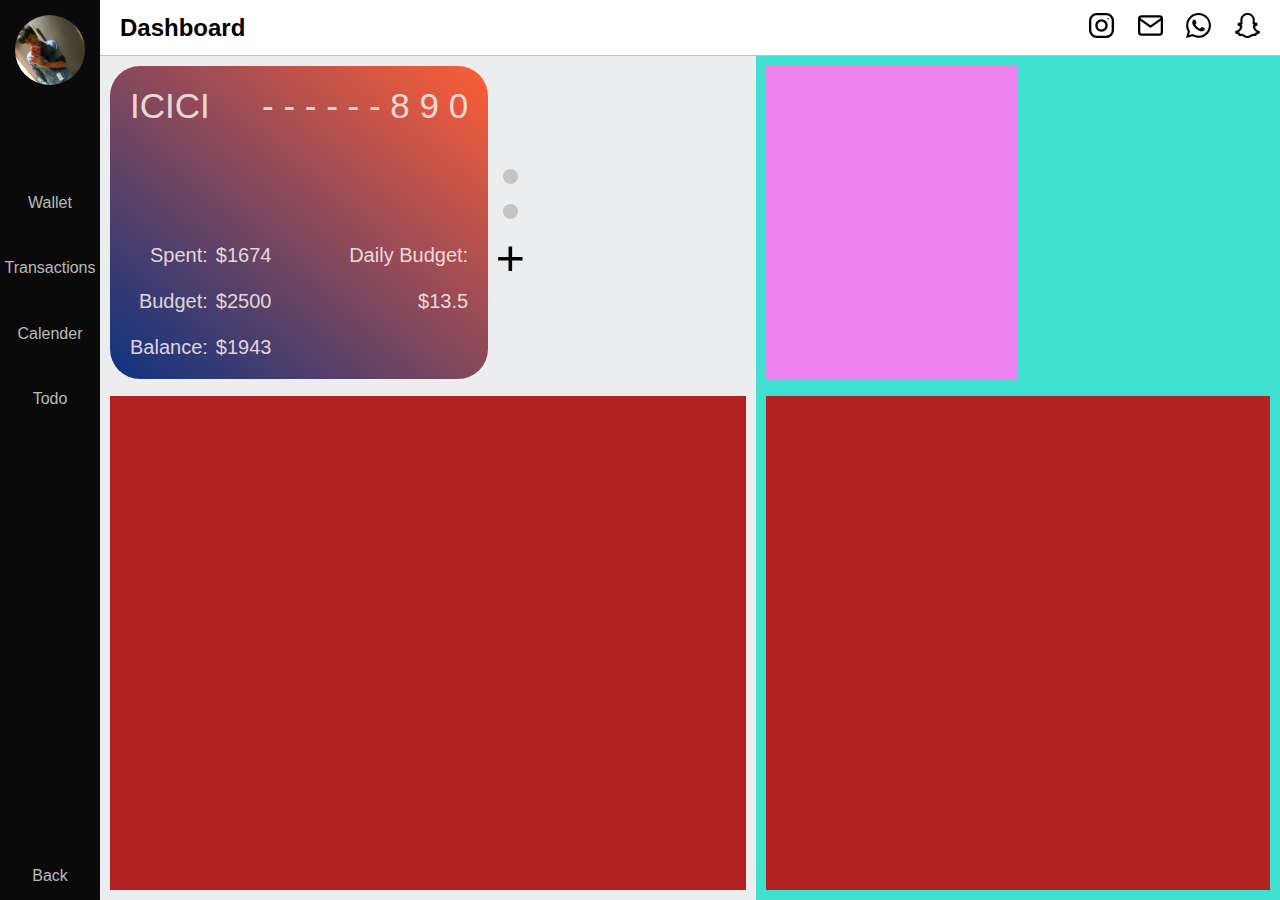
==== dashboard.html @ 8e5f9f1d "Dashboard 40% complete" ====
<!DOCTYPE html>
<html lang="en">
  <head>
    <meta charset="UTF-8" />
    <meta http-equiv="X-UA-Compatible" content="IE=edge" />
    <meta name="viewport" content="width=device-width, initial-scale=1.0" />
    <title>Dashboard</title>
    <link rel="stylesheet" href="dashboardStyles.css" />
  </head>
  <body>
    <div class="container">
      <div class="navbar">
        <div class="image"><img src="Images/IMG_0223.JPG" alt="" /></div>
        <div class="widgets">
          <a href="">Wallet</a>
          <a href="">Transactions</a>
          <a href="">Calender</a>
          <a href="">Todo</a>
        </div>
        <a href="Index.html">Back</a>
      </div>
      <div class="main-content-header">
        <div class="header">
          <div class="Dashboard-text">Dashboard</div>
          <div class="icons">
            <a href=""><img src="Images/instagram.svg" alt="" /></a>
            <a href=""><img src="Images/mail (1).svg" alt="" /></a>
            <a href=""><img src="Images/whatsapp.svg" alt="" /></a>
            <a href=""><img src="Images/snapchat (1).svg" alt="" /></a>
          </div>
        </div>
        <div class="main-content">
          <div class="card-budget">
            <div class="card-slider-budget">
              <div class="card-slider">
                <div class="card">
                  <div class="bank-details">
                    <p>ICICI</p>
                    <p>- - - - - - 8 9 0</p>
                  </div>
                  <div class="money-details">
                    <div class="label">
                      <p>Spent:</p>
                      <br />
                      <p>Budget:</p>
                      <br />
                      <p>Balance:</p>
                    </div>
                    <div class="money">
                      <p>$1674</p>
                      <br />
                      <p>$2500</p>
                      <br />
                      <p>$1943</p>
                    </div>
                    <div class="daily-budget">
                      <p>Daily Budget:</p>
                      <br />
                      <p>$13.5</p>
                    </div>
                  </div>
                </div>
                <div class="slider">
                  <div class="circle circle-unactive"></div>
                  <div class="circle"></div>
                  <div class="plus">+</div>
                </div>
              </div>
            </div>
            <div class="budget"></div>
          </div>
          <div class="calender-todo">
            <div class="calender"></div>
            <div class="todo"></div>
          </div>
        </div>
      </div>
    </div>
  </body>
</html>
---- dashboardStyles.css ----
* {
  margin: 0;
  padding: 0%;
  box-sizing: border-box;
  font-family: Arial, Helvetica, sans-serif;
}
.container {
  display: flex;
}
.navbar {
  height: 100vh;
  width: 100px;
  background-color: #0a0a0a;
  display: flex;
  flex-direction: column;
  align-items: center;
  padding: 15px;
  justify-content: space-between;
}
.navbar .image {
  width: 100%;
  aspect-ratio: 1/1;
  border-radius: 100%;
  background-color: white;
  overflow: hidden;
}
.navbar .image img {
  max-height: 100%;
  max-width: 100%;
}

.navbar .widgets {
  height: 30%;
  display: flex;
  flex-direction: column;
  justify-content: space-around;
  align-items: center;
  margin-top: 50px;
  transform: translateY(-200px);
}
.navbar .widgets a {
  color: rgba(255, 255, 255, 0.726);
}
.navbar .widgets a:hover {
  color: white;
}
.navbar a {
  color: rgba(255, 255, 255, 0.726);
}
.navbar a:hover {
  color: white;
}
.main-content-header {
  width: 100%;
  height: 100vh;
  display: flex;
  flex-direction: column;
}

.header {
  background-color: white;
  display: flex;
  justify-content: space-between;
  align-items: center;
  padding: 0 20px 0 20px;
  width: 100%;
  height: 60px;
  border-bottom: 1px rgba(0, 0, 0, 0.246) solid;
}
.header .Dashboard-text {
  font-size: 24px;
  font-weight: bold;
}
.header .icons {
  width: 15%;
  display: flex;
  justify-content: space-between;
}
.header .icons img {
  width: 25px;
  height: 25px;
}
.main-content {
  width: 100%;
  height: 100%;
  display: grid;
  grid-template-columns: 5fr 4fr;
  background-color: #ecedef;
}

.card-budget {
  width: 100%;
  height: 100%;
  padding: 10px;
  display: flex;
  flex-direction: column;
  justify-content: space-between;
}

.card-slider-budget {
  width: 100%;
  height: 38%;
  display: flex;
  /* justify-content: center; */
  align-items: center;
}
.card-slider {
  width: 70%;
  height: 100%;
  display: flex;
}
.card {
  height: 100%;
  width: 85%;
  background-image: linear-gradient(to top right, #0c3380, #fe5e37);
  border-radius: 30px;
  padding: 20px;
  display: flex;
  flex-direction: column;
  justify-content: space-between;
}
.card .bank-details {
  display: flex;
  justify-content: space-between;
}
.card .bank-details p {
  font-size: 35px;
  color: rgba(255, 240, 240, 0.863);
}
.card .money-details {
  display: flex;
  font-size: 20px;
  color: rgba(255, 240, 240, 0.863);
}
.card .money-details .label {
  text-align: right;
  margin-right: 8px;
}
.card .money-details .daily-budget {
  height: 100px;
  width: 100%;
  text-align: right;
}
.card .money-details .daily-budget p {
  padding-right: 5pxç;
}
.slider {
  width: 10%;
  height: 100%;
  display: flex;
  flex-direction: column;
  justify-content: center;
  align-items: center;
}

.slider .circle {
  width: 15px;
  height: 15px;
  background-color: #c4c4c4;
  border-radius: 100%;
  margin: 10px 0 10px 0;
}

.slider .plus {
  font-size: 50px;
}

.budget {
  width: 100%;
  height: 60%;
  background-color: firebrick;
}

.calender-todo {
  width: 100%;
  height: 100%;
  background-color: turquoise;
  display: flex;
  justify-content: space-between;
  flex-direction: column;
  padding: 10px;
}

.calender {
  width: 50%;
  height: 38%;
  background-color: violet;
}

.todo {
  width: 100%;
  height: 60%;
  background-color: firebrick;
}

a {
  text-decoration: none;
}
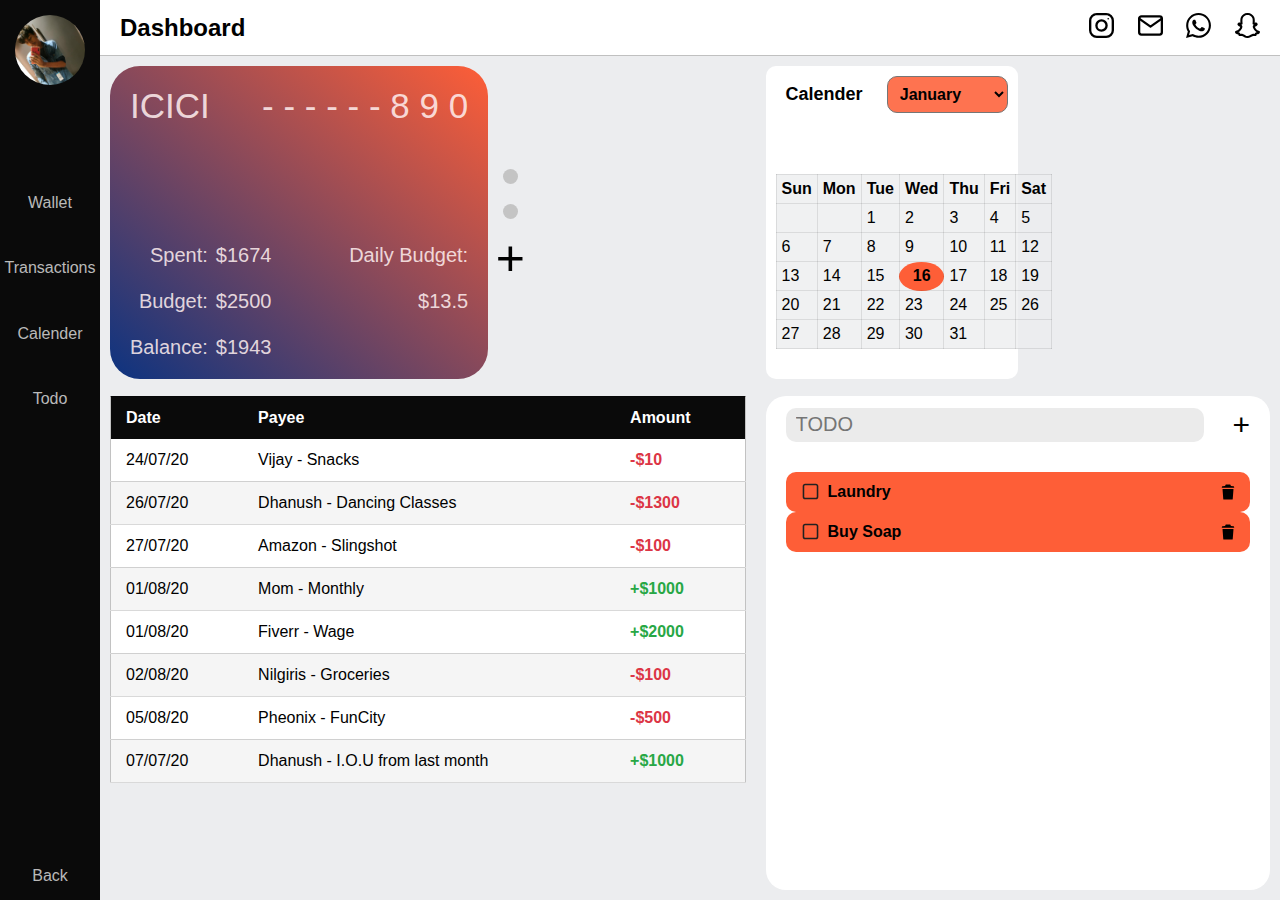
==== commit b29fdd15: "dashboard UI complete" ====
--- a/dashboard.html
+++ b/dashboard.html
@@ -6,6 +6,13 @@
     <meta name="viewport" content="width=device-width, initial-scale=1.0" />
     <title>Dashboard</title>
     <link rel="stylesheet" href="dashboardStyles.css" />
+    <link
+      rel="stylesheet"
+      href="https://cdnjs.cloudflare.com/ajax/libs/font-awesome/6.1.1/css/all.min.css"
+      integrity="sha512-KfkfwYDsLkIlwQp6LFnl8zNdLGxu9YAA1QvwINks4PhcElQSvqcyVLLD9aMhXd13uQjoXtEKNosOWaZqXgel0g=="
+      crossorigin="anonymous"
+      referrerpolicy="no-referrer"
+    />
   </head>
   <body>
     <div class="container">
@@ -67,11 +74,160 @@
                 </div>
               </div>
             </div>
-            <div class="budget"></div>
+            <div class="budget">
+              <table>
+                <thead>
+                  <tr>
+                    <th>Date</th>
+                    <th>Payee</th>
+                    <th>Amount</th>
+                  </tr>
+                </thead>
+                <tbody>
+                  <tr>
+                    <td>24/07/20</td>
+                    <td>Vijay - Snacks</td>
+                    <td class="minus">-$10</td>
+                  </tr>
+                  <tr>
+                    <td>26/07/20</td>
+                    <td>Dhanush - Dancing Classes</td>
+                    <td class="minus">-$1300</td>
+                  </tr>
+                  <tr>
+                    <td>27/07/20</td>
+                    <td>Amazon - Slingshot</td>
+                    <td class="minus">-$100</td>
+                  </tr>
+                  <tr>
+                    <td>01/08/20</td>
+                    <td>Mom - Monthly</td>
+                    <td class="plus">+$1000</td>
+                  </tr>
+                  <tr>
+                    <td>01/08/20</td>
+                    <td>Fiverr - Wage</td>
+                    <td class="plus">+$2000</td>
+                  </tr>
+                  <tr>
+                    <td>02/08/20</td>
+                    <td>Nilgiris - Groceries</td>
+                    <td class="minus">-$100</td>
+                  </tr>
+                  <tr>
+                    <td>05/08/20</td>
+                    <td>Pheonix - FunCity</td>
+                    <td class="minus">-$500</td>
+                  </tr>
+                  <tr>
+                    <td>07/07/20</td>
+                    <td>Dhanush - I.O.U from last month</td>
+                    <td class="plus">+$1000</td>
+                  </tr>
+                </tbody>
+              </table>
+            </div>
           </div>
           <div class="calender-todo">
-            <div class="calender"></div>
-            <div class="todo"></div>
+            <div class="calender">
+              <div class="heading">
+                <p>Calender</p>
+                <select name="" id="">
+                  <option value="">January</option>
+                  <option value="">February</option>
+                  <option value="">March</option>
+                  <option value="">April</option>
+                  <option value="">May</option>
+                  <option value="">June</option>
+                  <option value="">July</option>
+                  <option value="">August</option>
+                  <option value="">September</option>
+                  <option value="">October</option>
+                  <option value="">November</option>
+                  <option value="">December</option>
+                </select>
+              </div>
+              <div class="days">
+                <table>
+                  <thead>
+                    <tr>
+                      <th>Sun</th>
+                      <th>Mon</th>
+                      <th>Tue</th>
+                      <th>Wed</th>
+                      <th>Thu</th>
+                      <th>Fri</th>
+                      <th>Sat</th>
+                    </tr>
+                  </thead>
+                  <tbody>
+                    <tr>
+                      <td></td>
+                      <td></td>
+                      <td>1</td>
+                      <td>2</td>
+                      <td>3</td>
+                      <td>4</td>
+                      <td>5</td>
+                    </tr>
+                    <tr>
+                      <td>6</td>
+                      <td>7</td>
+                      <td>8</td>
+                      <td>9</td>
+                      <td>10</td>
+                      <td>11</td>
+                      <td>12</td>
+                    </tr>
+                    <tr>
+                      <td>13</td>
+                      <td>14</td>
+                      <td>15</td>
+                      <td id="today">16</td>
+                      <td>17</td>
+                      <td>18</td>
+                      <td>19</td>
+                    </tr>
+                    <tr>
+                      <td>20</td>
+                      <td>21</td>
+                      <td>22</td>
+                      <td>23</td>
+                      <td>24</td>
+                      <td>25</td>
+                      <td>26</td>
+                    </tr>
+                    <tr>
+                      <td>27</td>
+                      <td>28</td>
+                      <td>29</td>
+                      <td>30</td>
+                      <td>31</td>
+                      <td></td>
+                      <td></td>
+                    </tr>
+                  </tbody>
+                </table>
+              </div>
+            </div>
+            <div class="todo-section">
+              <div class="heading">
+                <input type="text" placeholder="TODO" />
+                <p class="plus">+</p>
+              </div>
+              <div class="todo-container">
+                <div class="todo">
+                  <img src="Images/checkbox.svg" alt="" class="checkbox" />
+                  <p>Laundry</p>
+                  <img src="Images/trash.svg" alt="" />
+                </div>
+                <div class="todo">
+                  <img src="Images/checkbox.svg" alt="" class="checkbox" />
+                  <p>Buy Soap</p>
+                  <img src="Images/trash.svg" alt="" />
+                </div>
+              </div>
+            </div>
           </div>
         </div>
       </div>
--- a/dashboardStyles.css
+++ b/dashboardStyles.css
@@ -42,7 +42,7 @@
   color: rgba(255, 255, 255, 0.726);
 }
 .navbar .widgets a:hover {
-  color: white;
+  color: #fe5e37;
 }
 .navbar a {
   color: rgba(255, 255, 255, 0.726);
@@ -113,6 +113,7 @@
   height: 100%;
   width: 85%;
   background-image: linear-gradient(to top right, #0c3380, #fe5e37);
+  /* background-image: linear-gradient(to right, #333333, #000000); */
   border-radius: 30px;
   padding: 20px;
   display: flex;
@@ -163,36 +164,154 @@
 
 .slider .plus {
   font-size: 50px;
+  cursor: pointer;
 }
 
 .budget {
   width: 100%;
   height: 60%;
-  background-color: firebrick;
 }
 
 .calender-todo {
   width: 100%;
   height: 100%;
-  background-color: turquoise;
   display: flex;
   justify-content: space-between;
   flex-direction: column;
   padding: 10px;
+}
+
+a {
+  text-decoration: none;
+}
+
+.budget table {
+  background-color: white;
+  border-collapse: collapse;
+  width: 100%;
+  border: 1px solid rgba(0, 0, 0, 0.239);
+}
+.budget table thead tr {
+  background-color: #0a0a0a;
+  color: white;
+  text-align: left;
+}
+.budget table th,
+.budget table td {
+  padding: 12px 15px;
+}
+.budget table tbody tr {
+  border-bottom: 1px solid rgba(0, 0, 0, 0.15);
+}
+.budget table tbody tr:nth-of-type(even) {
+  background-color: whitesmoke;
+}
+.budget table tbody tr .minus {
+  color: #dc3545;
+  font-weight: bold;
+}
+.budget table tbody tr .plus {
+  color: #28a745;
+  font-weight: bold;
 }
 
 .calender {
   width: 50%;
   height: 38%;
-  background-color: violet;
+  padding: 10px;
+  background-color: white;
+  border-radius: 10px;
+  display: flex;
+  flex-direction: column;
+  justify-content: space-between;
+}
+.calender .heading {
+  display: flex;
+  justify-content: space-between;
+}
+
+.calender .heading p {
+  font-size: 18px;
+  font-weight: bold;
+  margin: 8px 0 0 10px;
+}
+.calender .heading select {
+  background-color: #fe5f37df;
+  border-radius: 10px;
+  padding: 8px;
+  font-size: 16px;
+  font-weight: bold;
+  cursor: pointer;
+}
+
+.calender .heading select:focus {
+  outline: none;
+}
+
+.calender .days table {
+  background-color: #ecedefc9;
+  border-collapse: collapse;
+  width: 100%;
+  margin-bottom: 20px;
+}
+.calender .days table th,
+.calender .days table td {
+  padding: 5px;
+  border: 0.1px solid rgba(0, 0, 0, 0.089);
+}
+#today {
+  font-weight: bold;
+  background-color: #fe5e37;
+  text-align: center;
+  border-radius: 100%;
+}
+
+.todo-section {
+  width: 100%;
+  height: 60%;
+  background-color: white;
+  padding: 12px 20px;
+  border-radius: 20px;
+}
+.todo-section .heading {
+  display: flex;
+  justify-content: space-between;
+  margin-bottom: 30px;
+}
+.todo-section .heading input {
+  background-color: rgba(235, 235, 235, 0.993);
+  width: 90%;
+  font-size: 20px;
+  padding: 0 10px;
+  border-radius: 10px;
+  border: none;
+  outline: none;
+}
+.todo-section .plus {
+  font-size: 30px;
+  cursor: pointer;
 }
 
 .todo {
-  width: 100%;
-  height: 60%;
-  background-color: firebrick;
-}
-
-a {
-  text-decoration: none;
-}
+  display: flex;
+  align-items: center;
+  justify-content: space-between;
+  background-color: #fe5e37;
+  margin-top: 15çpx;
+  padding: 12px;
+  height: 40px;
+  border-radius: 10px;
+}
+.todo .checkbox {
+  min-width: 25px;
+  min-height: 25px;
+}
+.todo img {
+  max-height: 20px;
+  max-width: 20px;
+}
+.todo p {
+  font-weight: bold;
+  padding-left: 5px;
+  width: 100%;
+}
